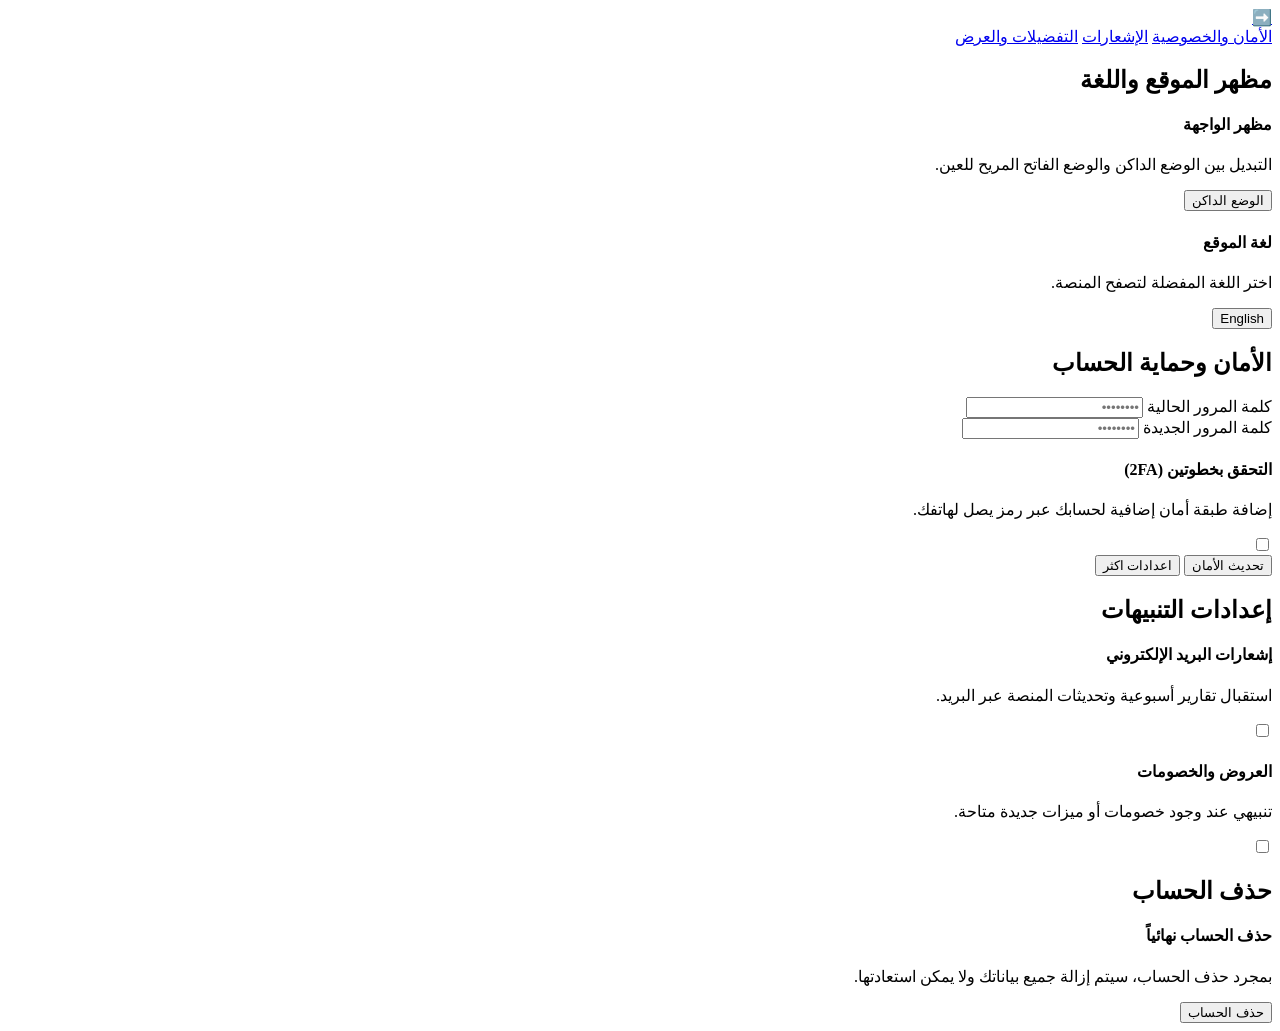
==== HTMLPage4.html @ 7905b59d "7oras...... Horas" ====
﻿<!DOCTYPE html>
<html lang="ar" dir="rtl">
<head>
    <meta charset="UTF-8">
    <meta name="viewport" content="width=device-width, initial-scale=1.0">
    <title data-i18n="settings_title">الإعدادات</title>
    <link href="https://fonts.googleapis.com/css2?family=Cairo:wght@400;600;700&family=Poppins:wght@400;500;600&display=swap" rel="stylesheet">
    <link rel="stylesheet" href="stylesheet3.css">
</head>
<body>

    <div class="settings-container">
        <!-- القائمة الجانبية للإعدادات -->
        <aside class="settings-sidebar">
            <div class="user-profile-summary">
                <a href="index.html" class="nav-item1" data-i18n="arrow"> ➡️ </a>
            </div>
            <nav class="sidebar-nav">
                <a href="#profile" class="nav-item active" data-i18n="nav_security">الأمان والخصوصية</a>
                <a href="#notifications" class="nav-item" data-i18n="nav_notifications">الإشعارات</a>
                <a href="#preferences" class="nav-item" data-i18n="nav_preferences">التفضيلات والعرض</a>
            </nav>
        </aside>

        <!-- المحتوى الرئيسي للإعدادات -->
        <main class="settings-main">


            <!-- قسم التفضيلات (اللغة والدارك مود) -->
            <section id="preferences" class="settings-section">
                    <h2 data-i18n="section_preferences">مظهر الموقع واللغة</h2>
                    <div class="settings-card">
                        <div class="setting-row">
                            <div class="setting-info">
                                <h4 data-i18n="row_theme_title">مظهر الواجهة</h4>
                                <p data-i18n="row_theme_desc">التبديل بين الوضع الداكن والوضع الفاتح المريح للعين.</p>
                            </div>
                            <button id="theme-toggle" class="btn btn-secondary">الوضع الداكن</button>
                        </div>

                        <div class="setting-row">
                            <div class="setting-info">
                                <h4 data-i18n="row_lang_title">لغة الموقع</h4>
                                <p data-i18n="row_lang_desc">اختر اللغة المفضلة لتصفح المنصة.</p>
                            </div>
                            <button id="lang-toggle" class="btn btn-secondary">English</button>
                        </div>
                    </div>
            </section>

            <!-- قسم الأمان -->
            <section id="profile" class="settings-section">
                <h2 data-i18n="section_security">الأمان وحماية الحساب</h2>
                <div class="settings-card">
                    <div class="input-grid">
                        <div class="input-group">
                            <label data-i18n="label_old_pass">كلمة المرور الحالية</label>
                            <input type="password" placeholder="••••••••">
                        </div>
                        <div class="input-group">
                            <label data-i18n="label_new_pass">كلمة المرور الجديدة</label>
                            <input type="password" placeholder="••••••••">
                        </div>
                    </div>

                    <div class="setting-row border-top">
                        <div class="setting-info">
                            <h4 data-i18n="row_2fa_title">التحقق بخطوتين (2FA)</h4>
                            <p data-i18n="row_2fa_desc">إضافة طبقة أمان إضافية لحسابك عبر رمز يصل لهاتفك.</p>
                        </div>
                        <label class="switch">
                            <input type="checkbox" id="switch-2fa">
                            <span class="slider"></span>
                        </label>
                    </div>
                    <button id="update-security-btn" class="btn btn-primary" data-i18n="btn_update_pass">تحديث الأمان</button>
                    <a href="HTMLPage8.html"><button class="btn btn-primary">اعدادات اكثر</button></a>

                </div>
            </section>

            <!-- قسم الإشعارات -->
            <section id="notifications" class="settings-section">
                <h2 data-i18n="section_notifications">إعدادات التنبيهات</h2>
                <div class="settings-card">
                    <div class="setting-row">
                        <div class="setting-info">
                            <h4 data-i18n="row_notif_email">إشعارات البريد الإلكتروني</h4>
                            <p data-i18n="row_notif_email_desc">استقبال تقارير أسبوعية وتحديثات المنصة عبر البريد.</p>
                        </div>
                        <!-- الخيار الأول: أضفنا id="switch-email" -->
                        <label class="switch">
                            <input type="checkbox" id="switch-email">
                            <span class="slider"></span>
                        </label>
                        <fluent-switch tabindex="0" checked="false" controlid="409" aria-label="Only apply page colors when high contrast themes are on" aria-description=""></fluent-switch>
                        </label>
                    </div>

                    <div class="setting-row">
                        <div class="setting-info">
                            <h4 data-i18n="row_notif_offers">العروض والخصومات</h4>
                            <p data-i18n="row_notif_offers_desc">تنبيهي عند وجود خصومات أو ميزات جديدة متاحة.</p>
                            <!-- الخيار الثاني: أضفنا id="switch-offers" -->
                            <label class="switch">
                                <input type="checkbox" id="switch-offers">
                                <span class="slider"></span>
                            </label>

                        </div>
                    </div>
                </div>
            </section>

            <!-- منطقة الخطر (حذف الحساب) -->
            <section id="danger" class="settings-section">
                <h2 class="text-danger" data-i18n="section_danger">حذف الحساب</h2>
                <div class="settings-card border-danger">
                    <div class="setting-row">
                        <div class="setting-info">
                            <h4 data-i18n="row_delete_title">حذف الحساب نهائياً</h4>
                            <p data-i18n="row_delete_desc">بمجرد حذف الحساب، سيتم إزالة جميع بياناتك ولا يمكن استعادتها.</p>
                        </div>
                        <button id="delete-account-btn" class="btn btn-danger" data-i18n="btn_delete">حذف الحساب</button>
                    </div>
                </div>
            </section>

        </main>
    </div>

    <script src="script1.js"></script>
</body>
</html>
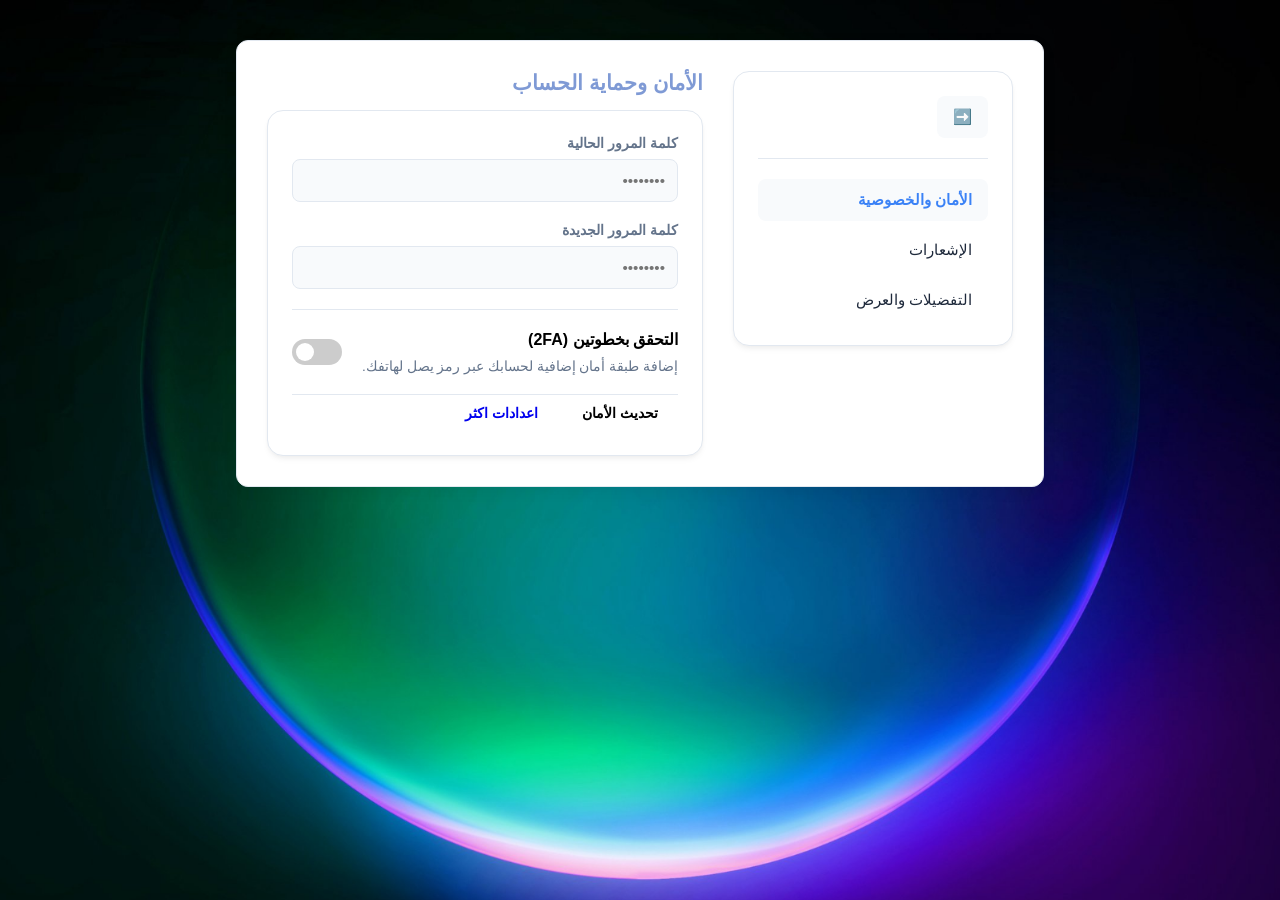
==== commit d066194a: "HTMLPage4.html" ====
--- a/HTMLPage4.html
+++ b/HTMLPage4.html
@@ -5,7 +5,7 @@
     <meta name="viewport" content="width=device-width, initial-scale=1.0">
     <title data-i18n="settings_title">الإعدادات</title>
     <link href="https://fonts.googleapis.com/css2?family=Cairo:wght@400;600;700&family=Poppins:wght@400;500;600&display=swap" rel="stylesheet">
-    <link rel="stylesheet" href="stylesheet3.css">
+    <link rel="stylesheet" href="StyleSheet3.css">
 </head>
 <body>
 
@@ -129,6 +129,6 @@
         </main>
     </div>
 
-    <script src="script1.js"></script>
+    <script src="Script1.js"></script>
 </body>
 </html>
--- a/StyleSheet3.css
+++ b/StyleSheet3.css
@@ -0,0 +1,803 @@
+﻿html {
+    height: 100vh;
+}
+h1 {
+    display: flex;
+    font-size: 3em;
+    font-weight: bold;
+    unicode-bidi: isolate;
+    font-style: italic;
+    font-family: Cambria, Cochin, Georgia, Times, Times New Roman, serif;
+}
+
+footer {
+    font-variant-position: sub;
+}
+input {
+    font-size: 0.700em;
+}
+
+#diagnose-button {
+    background-color: black;
+    color: lightblue;
+    border-radius: 4px;
+    width: auto;
+    height: 40px;
+    font-style: normal;
+    font-weight: 600;
+    font-size: 16px;
+    line-height: 22px;
+    outline: none;
+    padding-inline: 10px;
+}
+
+.text-button {
+    float: inline-start !important;
+    margin-bottom: 10px;
+}
+
+user agent stylesheet
+button {
+    appearance: auto;
+    text-rendering: auto;
+    color: black;
+    letter-spacing: normal;
+    word-spacing: normal;
+    line-height: normal;
+    text-transform: none;
+    text-indent: 0px;
+    text-shadow: none;
+    display: inline-block;
+    text-align: center;
+}
+
+button {
+    border: 0;
+    font-size: .875em;
+    font-family: 'Trebuchet MS', 'Lucida Sans Unicode', 'Lucida Grande', 'Lucida Sans', Arial, sans-serif;
+    border-radius: 4px;
+    box-sizing: border-box;
+    cursor: pointer;
+    margin: 0;
+    padding: 8px 16px;
+    transition: box-shadow 150ms cubic-bezier(0.4, 0, 0.2, 1);
+    user-select: none;
+    text-decoration-color: antiquewhite;
+    color: #ffffff;
+    background-color: #0078d4;
+}
+/* إعادة تهيئة وإعدادات الصفحة العامة */
+* {
+    box-sizing: border-box;
+    margin: 0;
+    padding: 0;
+    font-family: 'Segoe UI', Tahoma, Geneva, Verdana, sans-serif;
+}
+
+body {
+    background-color: #f3f4f6; /* خلفية رمادية فاتحة ومريحة للعين */
+}
+
+/* شريط التنقل العلوي */
+.navbar {
+    background-color: var(--card-bg);
+    padding: 12px 40px;
+    display: flex;
+    justify-content: space-between;
+    align-items: center;
+    box-shadow: 0 2px 8px rgba(0, 0, 0, 0.06);
+    direction: rtl; /* تفعيل اتجاه النصوص من اليمين لليسار */
+}
+/* تنسيق حاوية الشعار */
+.logo {
+    display: flex;
+    align-items: center;
+}
+
+/* تنسيق الشعار نفسه وتقييد حجمه */
+.logo-img {
+    height: 40px; /* حدد الارتفاع الذي تراه مناسباً لشريط موقعك (مثلاً بين 40px إلى 50px) */
+    width: auto; /* مهم جداً: يجعل العرض يتناسب تلقائياً مع الارتفاع دون تشويه الأبعاد */
+    object-fit: contain; /* يضمن احتواء الصورة بالكامل داخل المساحة المحددة بسلاسة */
+    right: 0;
+}
+
+/* الحاوية الأساسية للقائمة */
+.profile-dropdown {
+    position: relative; /* مهم جداً لكي تلتزم القائمة بمكانها أسفل الزر */
+}
+
+.profile-btn {
+    background: none; /* إزالة الخلفية البيضاء المستطيلة تماماً */
+    border: none; /* إزالة الإطار المستطيل */
+    padding: 0; /* إلغاء الفراغات الداخلية التي كانت تسبب التمدد */
+    cursor: pointer;
+    display: flex;
+    align-items: center;
+    justify-content: center;
+    border-radius: 50%; /* جعل الزر دائرياً تماماً */
+    outline: none;
+}
+
+/* تنسيق الصورة */
+.avatar {
+    width: 42px; /* قمنا بتكبير حجم الصورة قليلاً لتسهيل النقر عليها */
+    height: 42px;
+    border-radius: 50%;
+    object-fit: cover;
+    border: 2px solid #e5e7eb; /* إطار دائري خفيف وجميل حول الصورة */
+    transition: all 0.2s ease;
+}
+
+    /* تأثير تفاعلي ممتع عند تمرير الماوس فوق الصورة */
+    .avatar:hover {
+        border-color: #3b82f6; /* يتغير لون الإطار الدائري إلى الأزرق */
+        transform: scale(1.05); /* تكبير بسيط جداً بنسبة 5% يعطي شعوراً بالحيوية */
+    }
+
+.username {
+    font-size: 14px;
+    font-weight: 600;
+    color: #374151;
+}
+
+/* حركة دوران سهم الخيارات عند تفعيل القائمة */
+.profile-dropdown.active .chevron-icon {
+    transform: rotate(180deg);
+}
+
+/* تصميم القائمة المنسدلة والتأثير الحركي */
+.dropdown-menu {
+    position: absolute;
+    top: calc(100% + 8px);
+    left: 0; /* محاذاة القائمة مع يمين زر المستخدم */
+    background-color: #ffffff;
+    box-shadow: 0 10px 15px -3px rgba(0, 0, 0, 0.1), 0 4px 6px -4px rgba(0, 0, 0, 0.05);
+    border-radius: 12px;
+    border: 1px solid #f3f4f6;
+    padding: 8px;
+    min-width: 220px;
+    list-style: none;
+    z-index: 1000;
+    /* إعدادات الحركة الافتراضية (مخفية) */
+    opacity: 0;
+    visibility: hidden;
+    transform: translateY(-12px); /* تبدأ مرتفعة قليلاً لتنزل لأسفل عند الفتح */
+    transition: opacity 0.2s ease, transform 0.2s ease, visibility 0.2s;
+}
+
+/* عند إضافة كلاس active للقائمة بالـ JavaScript */
+.profile-dropdown.active .dropdown-menu {
+    opacity: 1;
+    visibility: visible;
+    transform: translateY(0);
+}
+
+/* معلومات المستخدم بالأعلى */
+.user-info {
+    padding: 10px 12px;
+    display: flex;
+    flex-direction: column;
+}
+
+.user-name {
+    font-size: 14px;
+    font-weight: 600;
+    color: #111827;
+}
+
+.user-email {
+    font-size: 12px;
+    color: #6b7280;
+    margin-top: 2px;
+}
+
+.dropdown-menu hr {
+    border: 0;
+    border-top: 1px solid #f3f4f6;
+    margin: 6px 0;
+}
+
+/* روابط وعناصر القائمة */
+.dropdown-menu li a {
+    display: flex;
+    align-items: center;
+    gap: 10px;
+    padding: 10px 12px;
+    color: #4b5563;
+    text-decoration: none;
+    font-size: 14px;
+    border-radius: 8px;
+    transition: all 0.15s ease;
+}
+
+    .dropdown-menu li a:hover {
+        background-color: #f3f4f6;
+        color: #1f2937;
+    }
+
+.menu-icon {
+    color: #9ca3af;
+    transition: color 0.15s ease;
+}
+
+.dropdown-menu li a:hover .menu-icon {
+    color: #4b5563;
+}
+
+/* زر تسجيل الخروج باللون الأحمر */
+.dropdown-menu .logout-btn {
+    color: #ef4444;
+}
+
+    .dropdown-menu .logout-btn:hover {
+        background-color: #fef2f2;
+        color: #dc2626;
+    }
+
+        .dropdown-menu .logout-btn:hover .menu-icon {
+            color: #dc2626;
+        }
+:root {
+    --bg-global: #f8fafc;
+    --bg-card: #ffffff;
+    --bg-sidebar: #ffffff;
+    --text-main: #1e293b;
+    --text-muted: #64748b;
+    --accent-color: #3b82f6;
+    --accent-hover: #2563eb;
+    --border-color: #e2e8f0;
+    --input-bg: #f8fafc;
+    --danger-color: #ef4444;
+    --danger-hover: #dc2626;
+    --shadow: 0 4px 6px -1px rgba(0, 0, 0, 0.05), 0 2px 4px -1px rgba(0, 0, 0, 0.03);
+    --h-color: #7f9ad5;
+}
+
+/* تحويل الألوان للوضع الداكن الاحترافي (Dark Slate) */
+[data-theme="dark"] {
+    --bg-global: #0f172a;
+    --bg-card: #1e293b;
+    --bg-sidebar: #1e293b;
+    --text-main: #f8fafc;
+    --text-muted: #94a3b8;
+    --accent-color: #3b82f6;
+    --border-color: #334155;
+    --input-bg: #0f172a;
+    --shadow: 0 4px 6px -1px rgba(0, 0, 0, 0.2);
+    --h-color: #e5e7eb;
+}
+
+* {
+    box-sizing: border-box;
+    margin: 0;
+    padding: 0;
+    transition: background 0.25s ease, color 0.25s ease, border-color 0.25s ease;
+}
+
+body {
+    background-color: var(--bg-global);
+    color: var(--text-main);
+    min-height: 100vh;
+    margin: 0;
+    background-image:url(background.png);
+    background-repeat: no-repeat;
+    background-size: cover;
+    background-position: unset;
+    background-attachment: fixed;
+    font-family: arial, verdana, Trebuchet MS;
+    backface-visibility: hidden;
+}
+
+html[lang="ar"] {
+    font-family: 'Cairo', sans-serif;
+}
+
+html[lang="en"] {
+    font-family: 'Poppins', sans-serif;
+}
+
+/* حاوية الإعدادات المقسمة */
+.settings-container {
+    display: flex;
+    max-width: 1200px;
+    margin: 40px auto;
+    background-color: transparent;
+    gap: 30px;
+    padding: 0 20px;
+}
+
+/* تصميم القائمة الجانبية */
+.settings-sidebar {
+    width: 280px;
+    background-color: var(--bg-sidebar);
+    border-radius: 16px;
+    padding: 24px;
+    height: fit-content;
+    box-shadow: var(--shadow);
+    border: 1px solid var(--border-color);
+}
+
+.user-profile-summary {
+    display: flex;
+    align-items: center;
+    gap: 12px;
+    padding-bottom: 20px;
+    border-bottom: 1px solid var(--border-color);
+    margin-bottom: 20px;
+}
+
+.avatar-placeholder {
+    width: 48px;
+    height: 48px;
+    background-color: var(--accent-color);
+    color: white;
+    border-radius: 50%;
+    display: flex;
+    align-items: center;
+    justify-content: center;
+    font-weight: bold;
+    font-size: 1.2rem;
+}
+
+.user-name {
+    font-size: 1rem;
+    font-weight: 600;
+}
+
+.user-role {
+    font-size: 0.8rem;
+    color: var(--text-muted);
+}
+
+.sidebar-nav {
+    display: flex;
+    flex-direction: column;
+    gap: 8px;
+}
+
+.nav-item {
+    padding: 12px 16px;
+    color: var(--text-main);
+    text-decoration: none;
+    border-radius: 8px;
+    font-size: 0.95rem;
+    font-weight: 500;
+}
+
+    .nav-item.active, .nav-item:hover {
+        background-color: var(--input-bg);
+        color: var(--accent-color);
+        font-weight: 600;
+    }
+
+/* تصميم المحتوى الرئيسي والبطاقات */
+.settings-main {
+    max-width:1400px;
+    flex: 1;
+    display: flex;
+    flex-direction: column;
+    gap: 35px;
+}
+
+.settings-section h2 {
+    font-size: 1.3rem;
+    margin-bottom: 15px;
+    font-weight: 700;
+}
+
+.text-danger {
+    color: var(--danger-color);
+}
+
+.settings-card {
+    background-color: var(--bg-card);
+    border-radius: 16px;
+    padding: 24px;
+    box-shadow: var(--shadow);
+    border: 1px solid var(--border-color);
+}
+
+.border-danger {
+    border-color: var(--danger-color);
+}
+
+/* شبكة المدخلات (Form Grid) */
+.input-grid {
+    display: grid;
+    grid-template-columns: repeat(auto-fit, minmax(240px, 1fr));
+    gap: 20px;
+    margin-bottom: 20px;
+}
+
+.input-group {
+    display: flex;
+    flex-direction: column;
+    gap: 8px;
+}
+
+    .input-group label {
+        font-size: 0.9rem;
+        color: var(--text-muted);
+        font-weight: 600;
+    }
+
+    .input-group input {
+        padding: 12px;
+        border-radius: 8px;
+        border: 1px solid var(--border-color);
+        background-color: var(--input-bg);
+        color: var(--text-main);
+        font-size: 0.95rem;
+        outline: none;
+    }
+
+        .input-group input:focus {
+            border-color: var(--accent-color);
+        }
+
+/* صفوف التحكم والإعدادات الثنائية */
+.setting-row {
+    display: flex;
+    justify-content: space-between;
+    align-items: center;
+    padding: 16px 0;
+    gap: 20px;
+}
+
+    .setting-row:not(:last-child) {
+        border-bottom: 1px solid var(--border-color);
+    }
+
+    .setting-row.border-top {
+        border-top: 1px solid var(--border-color);
+        margin-top: 20px;
+    }
+
+.setting-info h4 {
+    font-size: 1rem;
+    margin-bottom: 4px;
+    font-weight: 600;
+}
+
+.setting-info p {
+    font-size: 0.85rem;
+    color: var(--text-muted);
+}
+
+/* الأزرار الاحترافية */
+.btn {
+    padding: 10px 20px;
+    border-radius: 8px;
+    font-weight: 600;
+    cursor: pointer;
+    border: none;
+    font-size: 0.9rem;
+}
+
+.btn-primary {
+    background-color: var(--accent-color);
+    color: white;
+}
+
+    .btn-primary:hover {
+        background-color: var(--accent-hover);
+    }
+
+.btn-secondary {
+    background-color: var(--input-bg);
+    color: var(--text-main);
+    border: 1px solid var(--border-color);
+}
+
+.btn-danger {
+    background-color: var(--danger-color);
+    color: white;
+}
+
+    .btn-danger:hover {
+        background-color: var(--danger-hover);
+    }
+
+/* أزرار التبديل الذكية (Toggle Switches) */
+.switch {
+    position: relative;
+    display: inline-block;
+    width: 44px;
+    height: 24px;
+    min-width: 44px;
+}
+
+    .switch input {
+        opacity: 0;
+        width: 0;
+        height: 0;
+    }
+
+.slider {
+    position: absolute;
+    cursor: pointer;
+    top: 0;
+    left: 0;
+    right: 0;
+    bottom: 0;
+    background-color: #cbd5e1;
+    transition: .3s;
+    border-radius: 24px;
+    direction:ltr;
+}
+
+    .slider:before {
+        position: absolute;
+        content: "";
+        height: 18px;
+        width: 18px;
+        left: 3px;
+        bottom: 3px;
+        background-color: white;
+        transition: .3s;
+        border-radius: 50%;
+        direction:ltr;
+    }
+
+input:checked + .slider {
+    background-color: var(--accent-color);
+}
+
+    input:checked + .slider:before {
+        transform: translateX(20px);
+    }
+
+/* لتعديل حركة الزر في الاتجاه الإنجليزي */
+html[dir="ltr"] input:checked + .slider:before {
+    transform: translateX(20px);
+}
+/* لضمان انزلاق التوجيه الصحيح في الـ RTL تلقائياً */
+html[dir="rtl"] input:checked + .slider:before {
+    transform: translateX(-20px);
+}
+
+/* التجاوب مع الشاشات الصغيرة */
+@media (max-width: 768px) {
+    .settings-container {
+        max-width: 1400px;
+        flex-direction: column;
+        margin: 20px auto;
+    }
+
+    .settings-sidebar {
+        width: 100%;
+    }
+}
+
+/* 3. التنسيقات العامة للموقع */
+* {
+    box-sizing: border-box;
+    margin: 0;
+    padding: 0;
+    transition: background 0.3s ease, color 0.3s ease; /* نعومة التحول */
+}
+
+body {
+    background-color: var(--bg-color);
+    color: var(--text-color);
+    min-height: 100vh;
+    display: flex;
+    flex-direction: column;
+}
+
+/* تخصيص الخطوط حسب لغة الصفحة */
+html[lang="ar"] {
+    font-family: 'Cairo', sans-serif;
+}
+
+html[lang="en"] {
+    font-family: 'Poppins', sans-serif;
+}
+
+/* شريط الإعدادات */
+.settings-bar {
+    display: flex;
+    justify-content: flex-end;
+    gap: 15px;
+    background-color: var(--card-bg);
+    box-shadow: 0 2px 10px rgba(0,0,0,0.05);
+    padding: 12px 40px;
+    display: flex;
+    justify-content: space-between;
+    align-items: center;
+    box-shadow: 0 2px 8px rgba(0, 0, 0, 0.06);
+    direction: rtl; /* تفعيل اتجاه النصوص من اليمين لليسار */
+}
+/* تنسيق الأزرار */
+.btn {
+    padding: 10px 20px;
+    border: none;
+    border-radius: 5px;
+    background-color: var(--btn-bg);
+    color: var(--btn-text);
+    font-weight: bold;
+    cursor: pointer;
+}
+
+    .btn:hover {
+        opacity: 0.9;
+    }
+
+/* صندوق المحتوى */
+.content-box1 {
+    margin: auto;
+    background-color: var(--card-bg);
+    border-radius: 10px;
+    max-width: 600px;
+    box-shadow: 0 4px 15px rgba(0,0,0,0.05);
+    padding: 12px 40px;
+    justify-content: space-between;
+    box-shadow: 0 2px 8px rgba(0, 0, 0, 0.06);
+}
+
+.content-box {
+    margin: auto;
+    background-color: var(--card-bg);
+    border-radius: 10px;
+    max-width: 600px;
+    text-align: center;
+    box-shadow: 0 4px 15px rgba(0,0,0,0.05);
+    display: flex;
+    padding: 12px 40px;
+    justify-content: space-between;
+    box-shadow: 0 2px 8px rgba(0, 0, 0, 0.06);
+}
+
+.content-box2 {
+    margin: auto;
+    background-color: var(--card-bg);
+    border-radius: 10px;
+    max-width: 1400px;
+    box-shadow: 0 4px 15px rgba(0,0,0,0.05);
+    padding: 12px 40px;
+    justify-content: space-between;
+    box-shadow: 0 2px 8px rgba(0, 0, 0, 0.06);
+}
+
+
+
+.content-box h1 {
+    margin-bottom: 15px;
+}
+
+p {
+    background-color: var(--p-bg-color);
+    color:var(--t-p-color);
+}
+h2 {
+    color: var(--h-color);
+}
+.settings-container {
+    margin: 40px auto;
+    background-color: var(--bg-card);
+    padding: 30px;
+    border-radius: 12px;
+    box-shadow: 0 4px 15px rgba(0,0,0,0.05);
+    border: 1px solid var(--border-color);
+}
+
+h1 {
+    margin-top: 0;
+    font-size: 1.8rem;
+    border-bottom: 2px solid var(--border-color);
+    padding-bottom: 15px;
+}
+
+/* تنسيق أقسام الإعدادات */
+.setting-row {
+    display: flex;
+    justify-content: space-between;
+    align-items: center;
+    padding: 20px 0;
+    border-bottom: 1px solid var(--border-color);
+}
+
+    .setting-row:last-child {
+        border-bottom: none;
+    }
+
+.setting-info {
+    display: flex;
+    flex-direction: column;
+    gap: 5px;
+}
+
+.setting-title {
+    font-weight: 600;
+}
+
+.setting-desc {
+    font-size: 0.85rem;
+    color: var(--text-sub);
+}
+
+/* تنسيق أزرار التبديل الذكية (Toggle Switches) */
+.switch {
+    position: relative;
+    display: inline-block;
+    width: 50px;
+    height: 26px;
+}
+
+    .switch input {
+        opacity: 0;
+        width: 0;
+        height: 0;
+    }
+
+.slider {
+    position: absolute;
+    cursor: pointer;
+    top: 0;
+    left: 0;
+    right: 0;
+    bottom: 0;
+    background-color: #ccc;
+    transition: .4s;
+    border-radius: 34px;
+}
+
+    .slider:before {
+        position: absolute;
+        content: "";
+        height: 18px;
+        width: 18px;
+        left: 4px;
+        bottom: 4px;
+        background-color: white;
+        transition: .4s;
+        border-radius: 50%;
+    }
+
+input:checked + .slider {
+    background-color: var(--accent-color);
+}
+
+    input:checked + .slider:before {
+        transform: translateX(24px);
+    }
+
+/* تنسيق القوائم المنسدلة والـ Sliders */
+select {
+    padding: 8px 12px;
+    border-radius: 6px;
+    border: 1px solid var(--border-color);
+    background-color: var(--bg-card);
+    color: var(--text-main);
+    outline: none;
+    cursor: pointer;
+}
+
+input[type="range"] {
+    cursor: pointer;
+    accent-color: var(--accent-color);
+}
+
+/* نص تجريبي لمعاينة التغييرات فوراً */
+.preview-box {
+    margin-top: 25px;
+    padding: 15px;
+    background-color: var(--bg-body);
+    border-radius: 8px;
+    border: 1px dashed var(--border-color);
+}
+.nav-item1 {
+    padding: 12px 16px;
+    color: var(--text-main);
+    text-decoration: none;
+    border-radius: 8px;
+    font-size: 0.95rem;
+    font-weight: 500;
+}
+
+    .nav-item1, .nav-item1:hover {
+        background-color: var(--input-bg);
+        color: var(--accent-color);
+        font-weight: 600;
+    }
